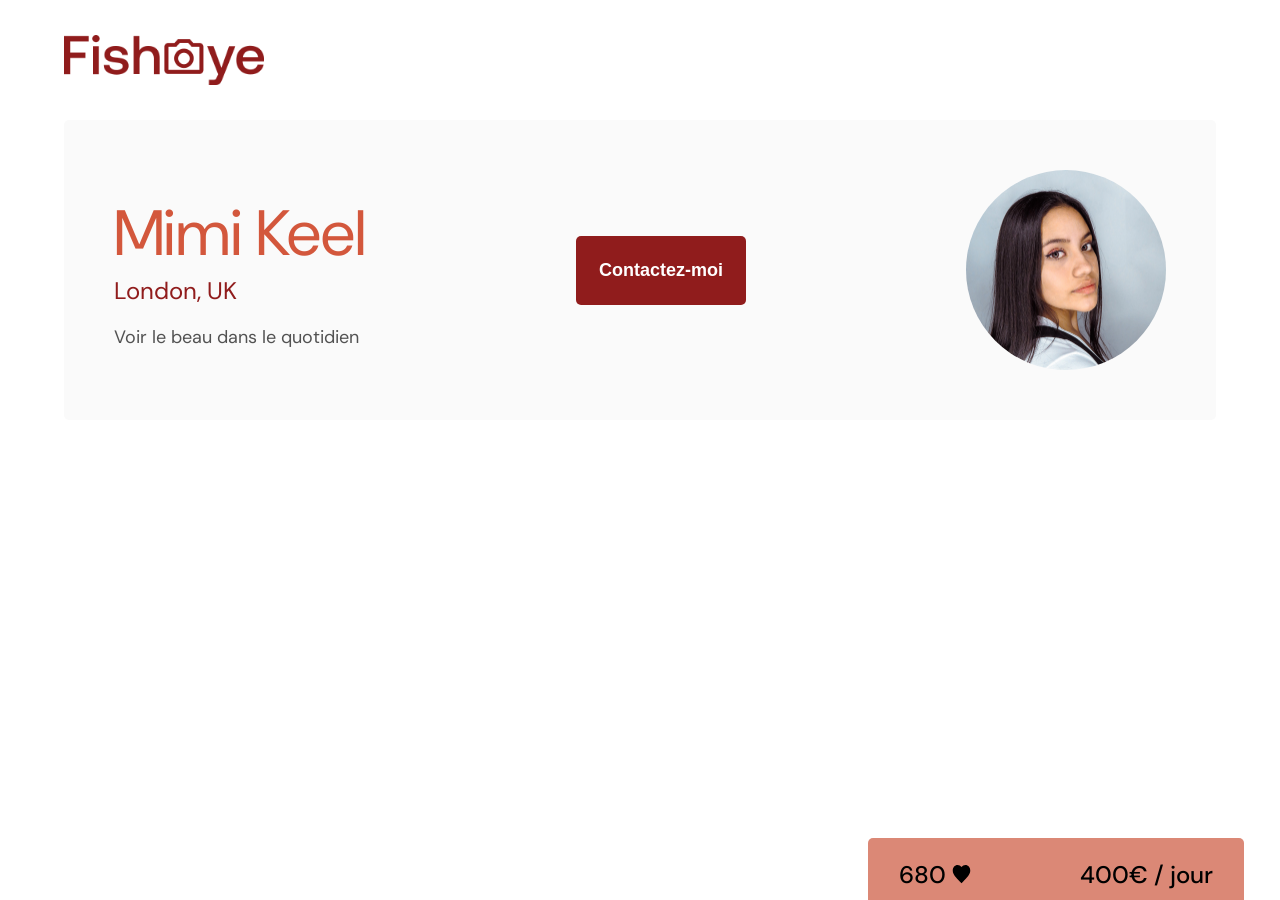
==== photographer.html @ bb6ab0e2 "Update - Ajout home page - Ajout page photographe" ====
<!DOCTYPE html>
<html lang="fr">
    <head>
        <link href="public/css/photographer.css" rel="stylesheet" type="text/css" />
        <meta charset="utf-8" />
        <meta name="viewport" content="width=device-width, initial-scale=1.0" />
        <!-- <link rel="icon" type="image/png" href="public/assets/favicon.png" /> -->
        <link href="https://fonts.googleapis.com/css?family=DM+Sans&display=swap" rel="stylesheet" />
        <title>Fisheye - photographe</title>
    </head>
    <body>
        <header>
            <a href="index.html" title="Fisheye Home Page">
                <img src="public/assets/images/logo.png" class="logo" alt="Fisheye page d'acceuil" />
            </a>
        </header>
        <main id="main"></main>
        <script type="module" src="public/scripts/controller/photographer.js"></script>
    </body>
</html>
---- public/css/photographer.css ----
@charset "UTF-8";
/* * * * * * */
/* Reset CSS */
/* * * * * * */
@import url("https://fonts.googleapis.com/css2?family=DM+Sans:ital,wght@0,400;0,500;0,700;1,400;1,500;1,700&display=swap");
html {
  box-sizing: border-box;
  font-size: 16px;
}

*,
*:before,
*:after {
  box-sizing: border-box;
}

body,
h1,
h2,
h3,
h4,
p,
ol,
ul {
  margin: 0;
  padding: 0;
}

a {
  text-decoration: none;
  color: #000;
}

ol,
ul {
  list-style: none;
}

img {
  max-width: 100%;
  max-height: 100%;
  display: block;
  object-fit: cover;
}

header {
  padding: 0;
}

fieldset {
  border: none;
}

button {
  border: none;
}

input,
textarea {
  font-family: "DM Sans", sans-serif;
}

html {
  font-size: 100%;
  font-family: "DM Sans", sans-serif;
  font-weight: 400;
}

body {
  width: 90%;
  margin: auto;
  max-width: 1440px;
}
@media screen and (max-width: 1065px) {
  body {
    width: 95%;
  }
}

h1,
h2 {
  font-weight: 400;
}

#main {
  padding-bottom: 75px;
}

/* * * * * * * * */
/* Variables CSS */
/* * * * * * * * */
:root {
  --primary-dark-red: #901c1c;
  --primary-light-red: #d3573c;
  --secondary-dark-gray: #525252;
  --secondary-light-gray: #fafafa;
  --secondary-light-red: #db8876;
}

header {
  display: flex;
  flex-direction: row;
  justify-content: space-between;
  align-items: center;
  height: 120px;
}

h1 {
  color: var(--primary-dark-red);
  font-size: 36px;
  margin-right: 100px;
}
@media screen and (max-width: 1065px) {
  h1 {
    margin-right: 50px;
    font-size: 24px;
  }
}
@media screen and (max-width: 600px) {
  h1 {
    font-size: 14px;
    margin: 0;
  }
}

.logo {
  height: 50px;
  margin-left: 120px;
}
@media screen and (max-width: 1065px) {
  .logo {
    height: 50px;
    margin-left: 60px;
  }
}
@media screen and (max-width: 600px) {
  .logo {
    height: 40px;
    margin: 0;
  }
}

.logo {
  margin-left: 0;
}
@media screen and (max-width: 1065px) {
  .logo {
    height: 40px;
  }
}

.photographer__profileCard {
  background-color: #fafafa;
  height: 300px;
  border-radius: 5px;
  display: flex;
  align-items: center;
  padding: 0 50px;
}
@media screen and (max-width: 1065px) {
  .photographer__profileCard {
    padding: 0;
    background: none;
    height: auto;
    margin-bottom: 20px;
  }
}
.photographer__profileCard__infos__name {
  color: var(--primary-light-red);
  font-size: 64px;
}
@media screen and (max-width: 1065px) {
  .photographer__profileCard__infos__name {
    font-size: 38px;
  }
}
.photographer__profileCard__infos__location {
  font-size: 24px;
  color: var(--primary-dark-red);
}
@media screen and (max-width: 1065px) {
  .photographer__profileCard__infos__location {
    font-size: 16px;
  }
}
.photographer__profileCard__infos__description {
  font-size: 18px;
  color: var(--secondary-dark-gray);
  margin-top: 19px;
}
@media screen and (max-width: 1065px) {
  .photographer__profileCard__infos__description {
    margin-top: 0;
    font-size: 14px;
  }
}
.photographer__profileCard__contactButton {
  font-size: 18px;
  font-weight: 700;
  color: white;
  padding: 11px;
  width: 170px;
  height: 69px;
  border: none;
  background-color: var(--primary-dark-red);
  border-radius: 5px;
  cursor: pointer;
  margin: 0 auto;
}
.photographer__profileCard__contactButton:hover, .photographer__profileCard__contactButton:focus {
  color: #000;
  background: var(--secondary-light-red);
}
@media screen and (max-width: 1065px) {
  .photographer__profileCard__contactButton {
    position: fixed;
    bottom: 10px;
    left: 50%;
    z-index: 3;
    transform: translateX(-50%);
    height: auto;
    width: auto;
  }
}
.photographer__profileCard__picture {
  width: 200px;
  height: 200px;
  border-radius: 50%;
  margin-left: auto;
}
@media screen and (max-width: 1065px) {
  .photographer__profileCard__picture {
    height: 100px;
    width: 100px;
    margin-right: 10px;
  }
}
.photographer__stickyMiniBar {
  display: flex;
  align-items: center;
  background-color: var(--secondary-light-red);
  font-size: 24px;
  font-weight: 500;
  width: 376px;
  padding: 21px 31px 10px 31px;
  border-radius: 5px 5px 0 0;
  position: fixed;
  right: 36px;
  bottom: 0;
  z-index: 8;
}
@media screen and (max-width: 1065px) {
  .photographer__stickyMiniBar {
    display: none;
  }
}
.photographer__stickyMiniBar svg {
  margin-left: 6px;
}
.photographer__stickyMiniBar__price {
  margin-left: auto;
}

.filter {
  display: flex;
  align-items: center;
  padding: 10px 0;
  position: relative;
}
@media screen and (max-width: 1065px) {
  .filter {
    display: none;
  }
}
.isActive .filter__selectCustom__options {
  display: block;
}
.isActive .filter__selectCustom__trigger::after {
  transform: rotate(180deg);
}
.filter__label {
  font-size: 18px;
  font-weight: 700;
  padding-right: 50px;
}
.filter__wrapper {
  position: relative;
}
.filter__selectNative, .filter__selectCustom {
  position: relative;
  width: 170px;
}
.filter__selectNative {
  -webkit-appearance: none;
  -moz-appearance: none;
  background-image: url("data:image/svg+xml;utf8,<svg fill='black' height='24' viewBox='0 0 24 24' width='24' xmlns='http://www.w3.org/2000/svg'><path d='M7 10l5 5 5-5z'/><path d='M0 0h24v24H0z' fill='none'/></svg>");
  background-repeat: no-repeat;
  background-position-x: 100%;
  background-position-y: 0.8rem;
  padding: 0rem 0.8rem;
}
.filter__selectNative, .filter__selectCustom__trigger {
  font-size: 18px;
  font-weight: 700;
  color: white;
  padding: 20px;
  width: 170px;
  height: 69px;
  border: none;
  background-color: var(--primary-dark-red);
  border-radius: 5px;
  cursor: pointer;
  display: flex;
  align-items: center;
}
.filter__selectCustom__trigger {
  position: relative;
}
.filter__selectCustom__trigger::after {
  content: " ";
  position: absolute;
  top: calc(50% - 10px);
  right: 0.8rem;
  width: 20px;
  height: 20px;
  background: url("../assets/icons/arrow.svg") center no-repeat;
  transition: transform 500ms;
}
.filter__selectCustom {
  position: absolute;
  top: 0;
  left: 0;
  display: none;
}
.filter__selectCustom__option {
  position: relative;
  padding: 20px;
  padding-top: 23px;
  font-size: 18px;
  font-weight: 700;
  color: white;
  border-top: 1px solid #fff;
  height: 69px;
}
.filter__selectCustom__option:first-child {
  border-top: none;
  border-radius: 5px 5px 0 0;
}
.filter__selectCustom__option:first-child::after {
  content: " ";
  position: absolute;
  top: calc(50% - 10px);
  right: 0.8rem;
  width: 20px;
  height: 20px;
  background: url("../assets/icons/arrow.svg") center no-repeat;
  transform: rotate(180deg);
  animation: rotateArrow 500ms both;
}
@keyframes rotateArrow {
  from {
    rotate: 0deg;
  }
  to {
    rotate: 180deg;
  }
}
.filter__selectCustom__option:last-child {
  border-radius: 0 0 5px 5px;
}
.filter__selectCustom__option.isHover, .filter__selectCustom__option:hover {
  color: #000;
  background: var(--secondary-light-red);
  cursor: pointer;
}
.filter__selectCustom__option.isHover::after, .filter__selectCustom__option:hover::after {
  background: url("../assets/icons/arrow-blk.svg") center no-repeat;
}
.filter__selectCustom__option.isActive::before {
  content: "✓";
  font-size: 14px;
  position: absolute;
  left: 4px;
  top: calc(50% - 7px);
}
.filter__selectCustom__options {
  position: absolute;
  top: 0;
  left: 0;
  width: 100%;
  border-radius: 5px;
  background-color: var(--primary-dark-red);
  z-index: 1;
  display: none;
}
@media (hover: hover) {
  .filter__selectCustom {
    display: block;
  }
  .filter__selectNative:focus + .filter__selectCustom {
    display: none;
  }
}
.filter__selectNative:focus, .filter__selectCustom.isActive .filter__selectCustom__trigger {
  outline: none;
}

.displayMediaSection {
  display: flex;
  align-items: center;
  justify-content: space-between;
  flex-wrap: wrap;
  padding-top: 20px;
}
@media screen and (max-width: 600px) {
  .displayMediaSection {
    justify-content: center;
  }
}
.displayMediaSection__mediaCard {
  flex-basis: 30%;
  margin-bottom: 20px;
}
@media screen and (max-width: 1065px) {
  .displayMediaSection__mediaCard {
    flex-basis: 48%;
  }
}
@media screen and (max-width: 600px) {
  .displayMediaSection__mediaCard {
    flex-basis: 95%;
  }
}
.displayMediaSection__mediaCard__picture {
  width: 100%;
  aspect-ratio: 1/1;
  object-position: 50% 25%;
  object-fit: cover;
  border-radius: 5px;
}
.displayMediaSection__mediaCard__link {
  display: inline-block;
  position: relative;
}
.displayMediaSection__mediaCard__link__playLogo {
  position: absolute;
  top: calc(50% - 75px);
  left: calc(50% - 75px);
}
.displayMediaSection__mediaCard__desc {
  font-size: 24px;
  color: var(--primary-dark-red);
  display: flex;
  align-items: center;
  padding-top: 10px;
}
@media screen and (max-width: 1065px) {
  .displayMediaSection__mediaCard__desc {
    font-size: 16px;
  }
}
.displayMediaSection__mediaCard__desc__likes {
  font-weight: 500;
  padding-right: 21px;
  position: relative;
  cursor: pointer;
  margin-left: auto;
}
.displayMediaSection__mediaCard__desc__likes::after {
  content: "";
  position: absolute;
  top: calc(50% - 10px);
  right: 0;
  width: 19px;
  height: 19px;
  background: url(../assets/icons/heart-red.svg) center no-repeat;
}
.displayMediaSection__mediaCard__desc svg {
  margin-left: 5px;
}

.lightBoxModal {
  display: flex;
  align-items: center;
  justify-content: center;
  position: fixed;
  top: 0;
  left: 0;
  width: 100%;
  height: 100%;
  background: #fff;
  z-index: 13;
}
.lightBoxModal__nextButton, .lightBoxModal__prevButton {
  cursor: pointer;
  color: transparent;
  background: url(../assets/icons/right-arrow-red.svg) center center/30px 48px no-repeat;
  width: 110px;
  height: 100%;
  margin-top: 7px;
  z-index: 11;
}
@media screen and (max-width: 1065px) {
  .lightBoxModal__nextButton, .lightBoxModal__prevButton {
    width: 65px;
    background-size: 15px 24px;
  }
}
@media screen and (max-width: 600px) {
  .lightBoxModal__nextButton, .lightBoxModal__prevButton {
    width: 35px;
    background-size: 10px 18px;
  }
}
.lightBoxModal__prevButton {
  right: auto;
  left: 0;
  transform: rotate(180deg);
}
.lightBoxModal__mainContainer {
  position: relative;
}
.lightBoxModal__media {
  border-radius: 5px;
  width: 100%;
  max-height: 90vh;
  object-fit: contain;
  object-position: 50% 30%;
  z-index: 12;
  position: relative;
}
.lightBoxModal__closeButton {
  cursor: pointer;
  color: transparent;
  right: 0;
  width: 42px;
  height: 42px;
  background: url(../assets/icons/close-red.svg) center center/42px 42px no-repeat;
  z-index: 12;
  position: absolute;
  top: 0;
  right: -70px;
}
@media screen and (max-width: 1065px) {
  .lightBoxModal__closeButton {
    width: 21px;
    height: 21px;
    background-size: 21px 21px;
    right: -35px;
  }
}
@media screen and (max-width: 600px) {
  .lightBoxModal__closeButton {
    width: 15px;
    height: 15px;
    background-size: 15px 15px;
    right: -25px;
  }
}
.lightBoxModal__mediaDesc {
  color: var(--primary-dark-red);
  font-size: 24px;
  margin-top: 14px;
}
@media screen and (max-width: 600px) {
  .lightBoxModal__mediaDesc {
    font-size: 18px;
    margin-top: 10px;
  }
}

.contactModal {
  display: none;
  align-items: center;
  justify-content: center;
  position: fixed;
  top: 0;
  left: 0;
  width: 100%;
  height: 100%;
  background-color: rgba(0, 0, 0, 0.25);
}
@media screen and (max-width: 600px) {
  .contactModal {
    height: 100%;
    z-index: 9;
    overflow-y: scroll;
  }
}
.contactModal__content {
  border-radius: 5px;
  background-color: var(--secondary-light-red);
  width: 670px;
  display: flex;
  flex-direction: column;
  align-items: center;
  justify-content: space-between;
  padding: 35px;
}
@media screen and (max-width: 600px) {
  .contactModal__content {
    width: 100%;
    padding: 15px;
  }
}
.contactModal__content__header {
  justify-content: space-between;
  width: 100%;
}
@media screen and (max-width: 320px) {
  .contactModal__content__header {
    height: 290px;
    align-items: flex-end;
  }
}
.contactModal__content__header__closeIcon {
  cursor: pointer;
  align-self: start;
  width: 60px;
  height: 60px;
  background: url(../assets/icons/close.svg) no-repeat center;
}
@media screen and (max-width: 600px) {
  .contactModal__content__header__closeIcon {
    align-self: flex-end;
  }
}
.contactModal__content__header__title {
  font-size: 64px;
}
@media screen and (max-width: 600px) {
  .contactModal__content__header__title {
    font-size: 36px;
  }
}
.contactModal__content__form {
  display: flex;
  width: 100%;
  flex-direction: column;
  align-items: flex-start;
  margin-top: 40px;
}
@media screen and (max-width: 600px) {
  .contactModal__content__form {
    margin-top: 15px;
  }
}
.contactModal__content__form__field {
  display: flex;
  flex-direction: column;
  width: 100%;
  align-items: self-start;
  margin-bottom: 26px;
}
@media screen and (max-width: 600px) {
  .contactModal__content__form__field {
    margin-bottom: 10px;
  }
}
.contactModal__content__form__label {
  color: #312e2e;
  font-size: 36px;
}
@media screen and (max-width: 600px) {
  .contactModal__content__form__label {
    font-size: 30px;
  }
}
.contactModal__content__form__input, .contactModal__content__form__textaera {
  width: 100%;
  padding: 0 10px;
  height: 68px;
  border: none;
  border-radius: 5px;
  font-size: 24px;
}
@media screen and (max-width: 600px) {
  .contactModal__content__form__input, .contactModal__content__form__textaera {
    font-size: 18px;
  }
}
.contactModal__content__form__textaera {
  height: 170px;
}
.contactModal__content__form__submit {
  font-size: 18px;
  font-weight: 700;
  color: white;
  padding: 11px;
  width: 170px;
  height: 69px;
  border: none;
  background-color: var(--primary-dark-red);
  border-radius: 5px;
  cursor: pointer;
  margin: 0 auto;
  margin: 0;
}
.contactModal__content__form__submit:hover, .contactModal__content__form__submit:focus {
  color: #000;
  background: var(--secondary-light-red);
}
@media screen and (max-width: 600px) {
  .contactModal__content__form__submit {
    margin: auto;
  }
}

/*# sourceMappingURL=photographer.css.map */
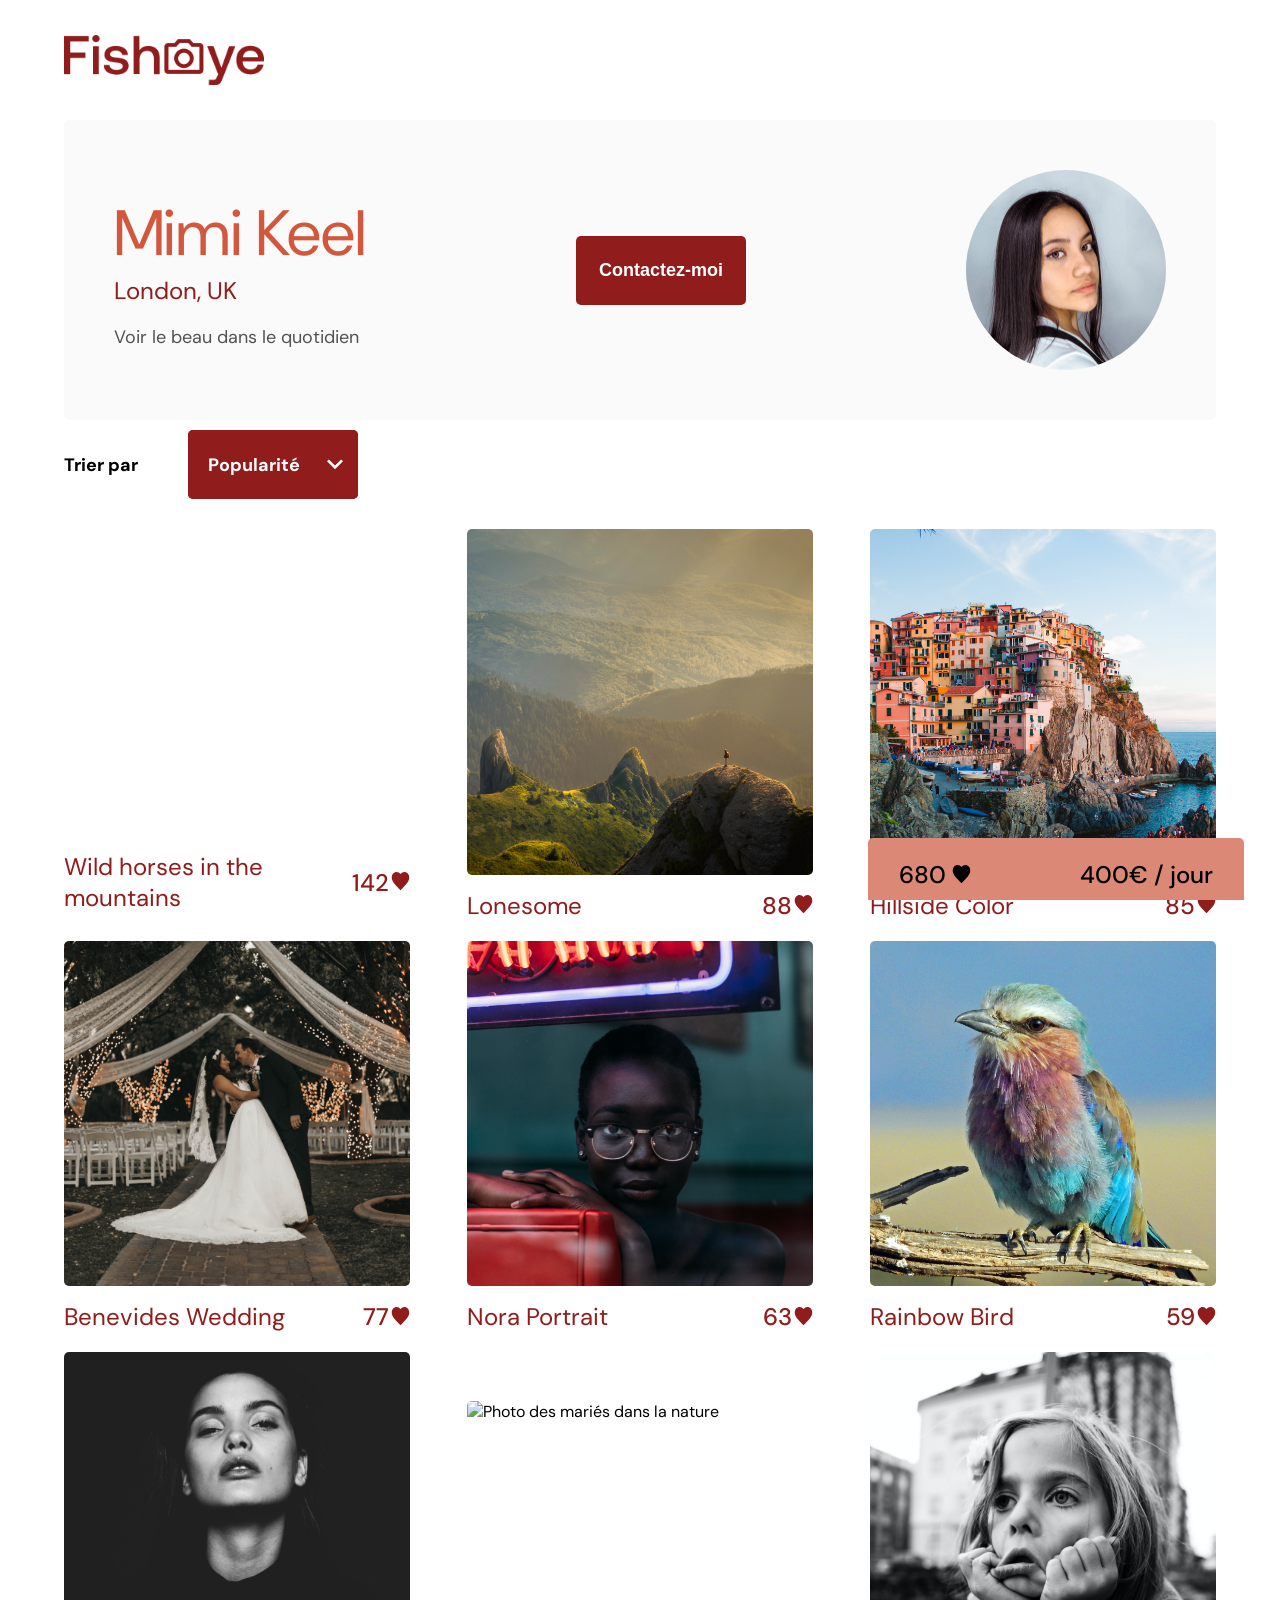
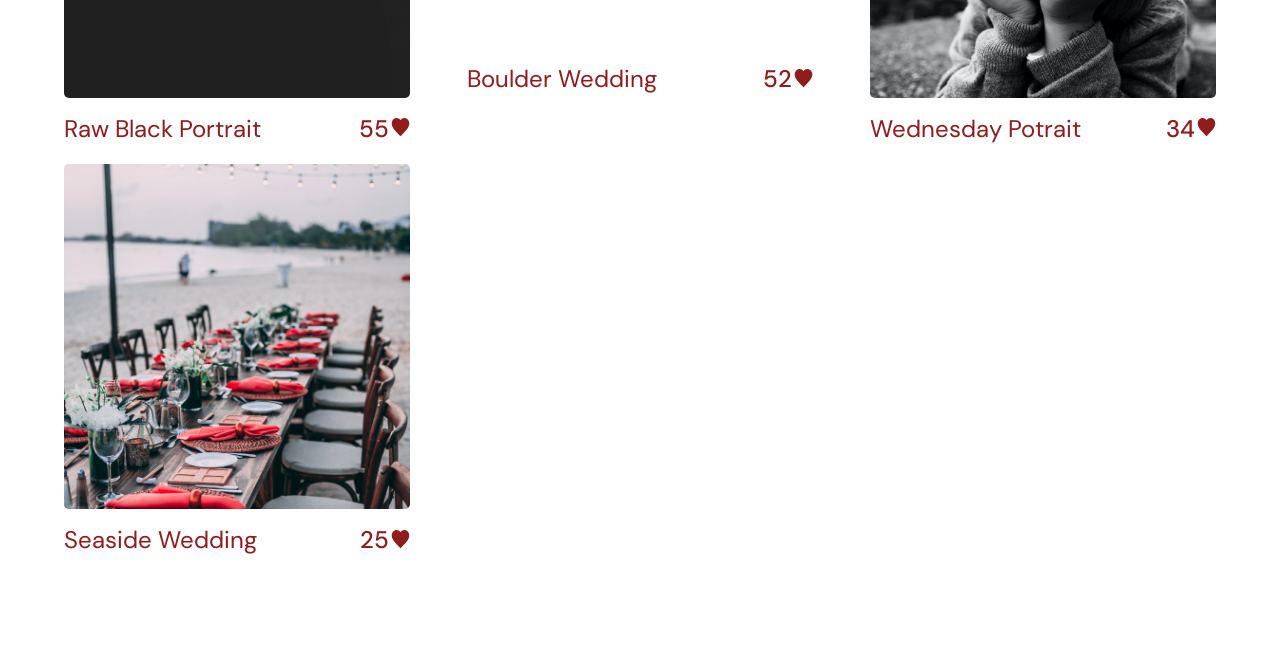
==== commit 8aee288f: "Update photographer.html" ====
--- a/photographer.html
+++ b/photographer.html
@@ -15,6 +15,46 @@
             </a>
         </header>
         <main id="main"></main>
+        <section class="contactModal" aria-labelledby="contact-modal-title">
+            <div class="contactModal__content">
+                <header class="contactModal__content__header">
+                    <h2 class="contactModal__content__header__title" id="contact-modal-title">Contactez-moi Mimi Keel</h2>
+                    <a
+                        class="contactModal__content__header__closeIcon"
+                        href="#"
+                        title="Fermer le formulaire"
+                        aria-label="Fermer la fenêtre"
+                    ></a>
+                    <!-- <img class="contactModal__content__header__closeIcon" src="public/assets/icons/close.svg" alt="Fermer la fenêtre" /> -->
+                </header>
+                <form class="contactModal__content__form">
+                    <div class="contactModal__content__form__field">
+                        <label class="contactModal__content__form__label" for="firstname">Prénom</label>
+                        <input class="contactModal__content__form__input" type="text" name="firstname" id="firstname" />
+                    </div>
+                    <div class="contactModal__content__form__field">
+                        <label class="contactModal__content__form__label" for="name">Nom</label>
+                        <input class="contactModal__content__form__input" type="text" name="name" id="name" />
+                    </div>
+                    <div class="contactModal__content__form__field">
+                        <label class="contactModal__content__form__label" for="email">Email</label>
+                        <input class="contactModal__content__form__input" type="text" name="email" id="email" />
+                    </div>
+                    <div class="contactModal__content__form__field">
+                        <label class="contactModal__content__form__label" for="textarea">Votre message</label>
+                        <textarea
+                            class="contactModal__content__form__textaera"
+                            name="textarea"
+                            id="textarea"
+                            cols="30"
+                            rows="10"
+                        ></textarea>
+                    </div>
+                    <button class="contactModal__content__form__submit">Envoyer</button>
+                </form>
+            </div>
+        </section>
+
         <script type="module" src="public/scripts/controller/photographer.js"></script>
     </body>
 </html>
